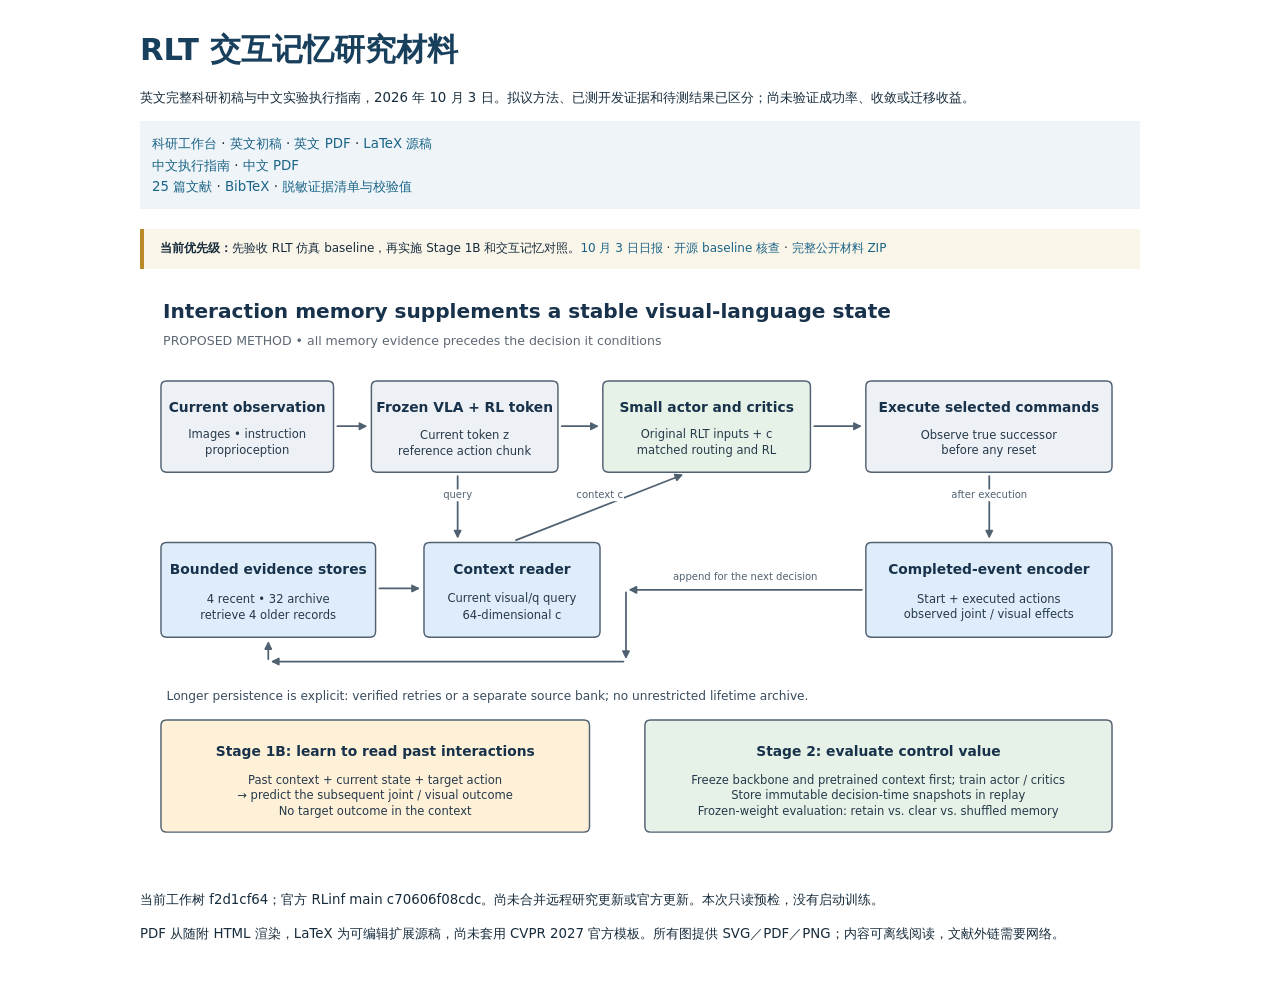
==== research/papers/interaction-memory-2026-10-03/index.html @ 222dc020 "docs: publish interaction memory draft and baseline audit Publish the English research manuscript, C" ====
<!doctype html><html lang="zh"><meta charset="utf-8"><meta name="viewport" content="width=device-width,initial-scale=1"><title>RLT 交互记忆研究材料</title><link rel="stylesheet" href="document.css"><body class="zh"><h1>RLT 交互记忆研究材料</h1><p>英文完整科研初稿与中文实验执行指南，2026 年 10 月 3 日。拟议方法、已测开发证据和待测结果已区分；尚未验证成功率、收敛或迁移收益。</p><nav><a href="../../../index.html">科研工作台</a> · <a href="paper_en.html">英文初稿</a> · <a href="paper_en.pdf">英文 PDF</a> · <a href="paper_en.tex">LaTeX 源稿</a><br><a href="experiment_guide_zh.html">中文执行指南</a> · <a href="experiment_guide_zh.pdf">中文 PDF</a><br><a href="references.html">25 篇文献</a> · <a href="references.bib">BibTeX</a> · <a href="evidence_manifest.json">脱敏证据清单与校验值</a></nav><p class="publication-note"><strong>当前优先级：</strong>先验收 RLT 仿真 baseline，再实施 Stage 1B 和交互记忆对照。<a href="../../../reader.html?path=research/progress-2026-10-03.md">10 月 3 日日报</a> · <a href="../../../reader.html?path=research/literature/rlt-simulation-baselines-2026-10-03.md">开源 baseline 核查</a> · <a href="research_bundle.zip">完整公开材料 ZIP</a></p><img src="figures/framework.svg" alt="Proposed interaction memory architecture"><p>当前工作树 f2d1cf64；官方 RLinf main c70606f08cdc。尚未合并远程研究更新或官方更新。本次只读预检，没有启动训练。</p><p>PDF 从随附 HTML 渲染，LaTeX 为可编辑扩展源稿，尚未套用 CVPR 2027 官方模板。所有图提供 SVG／PDF／PNG；内容可离线阅读，文献外链需要网络。</p></body></html>
---- research/papers/interaction-memory-2026-10-03/document.css ----
@page {size:A4; margin:17mm 17mm 18mm; @bottom-center {content:counter(page); font-size:9pt; color:#637489;} }
:root {color-scheme:light} body{font-family:"DejaVu Serif","Droid Sans Fallback",serif;font-size:10pt;line-height:1.5;color:#172c3c;max-width:1000px;margin:auto;padding:32px;background:white}
h1{font-family:"DejaVu Sans","Droid Sans Fallback",sans-serif;font-size:25pt;line-height:1.2;color:#183f5c;margin:0 0 18px}h2{font-size:15pt;border-bottom:1px solid #d7e0e8;padding-bottom:5px;margin-top:25px;break-after:avoid}h3{font-size:11.5pt;color:#275879;margin-top:19px;break-after:avoid}p{orphans:3;widows:3}a{color:#1b6487;text-decoration:none;overflow-wrap:anywhere}img{max-width:100%;height:auto}figure{margin:17px 0;break-inside:avoid}figcaption{font-size:8.5pt;color:#566977;line-height:1.35;margin-top:7px}table{border-collapse:collapse;width:100%;font-size:8pt;line-height:1.35;margin:14px 0;table-layout:fixed}td,th{padding:7px 6px;text-align:left;border-bottom:1px solid #d8e0e6;overflow-wrap:anywhere;vertical-align:top}th{background:#eaf1f6;font-weight:700}thead{display:table-header-group}tr{break-inside:avoid}blockquote{border-left:4px solid #5386a9;margin:16px 0;padding:5px 15px;background:#f2f6f8}code{font-family:"DejaVu Sans Mono",monospace;font-size:.88em;overflow-wrap:anywhere;background:#f0f3f5;padding:1px 3px}pre{font-size:8pt;white-space:pre-wrap;background:#f1f5f8;padding:12px;border-left:3px solid #6b8ea6;break-inside:avoid}pre code{background:none;padding:0}.equation{margin:18px 0;text-align:center;break-inside:avoid}.equation img{max-height:42px;width:auto}.csl-entry{font-size:8.5pt;margin:7px 0;overflow-wrap:anywhere}nav{font-family:"DejaVu Sans","Droid Sans Fallback",sans-serif;background:#eef4f7;padding:12px;margin-bottom:20px;font-size:10pt}.zh{font-family:"Droid Sans Fallback","DejaVu Sans",sans-serif;font-size:10pt;line-height:1.6}.zh h1{font-size:23pt}.zh table{font-size:8pt}.zh code{font-family:"DejaVu Sans Mono","Droid Sans Fallback",monospace}
@media print{body{padding:0;max-width:none}nav{display:none}h1{font-size:22pt}h2{font-size:14pt}h3{font-size:11pt}a{color:#214c68}}

.publication-note{border-left:4px solid #ba8a28;background:#faf5e9;padding:10px 16px;margin:18px 0;font-size:9pt;break-inside:avoid}
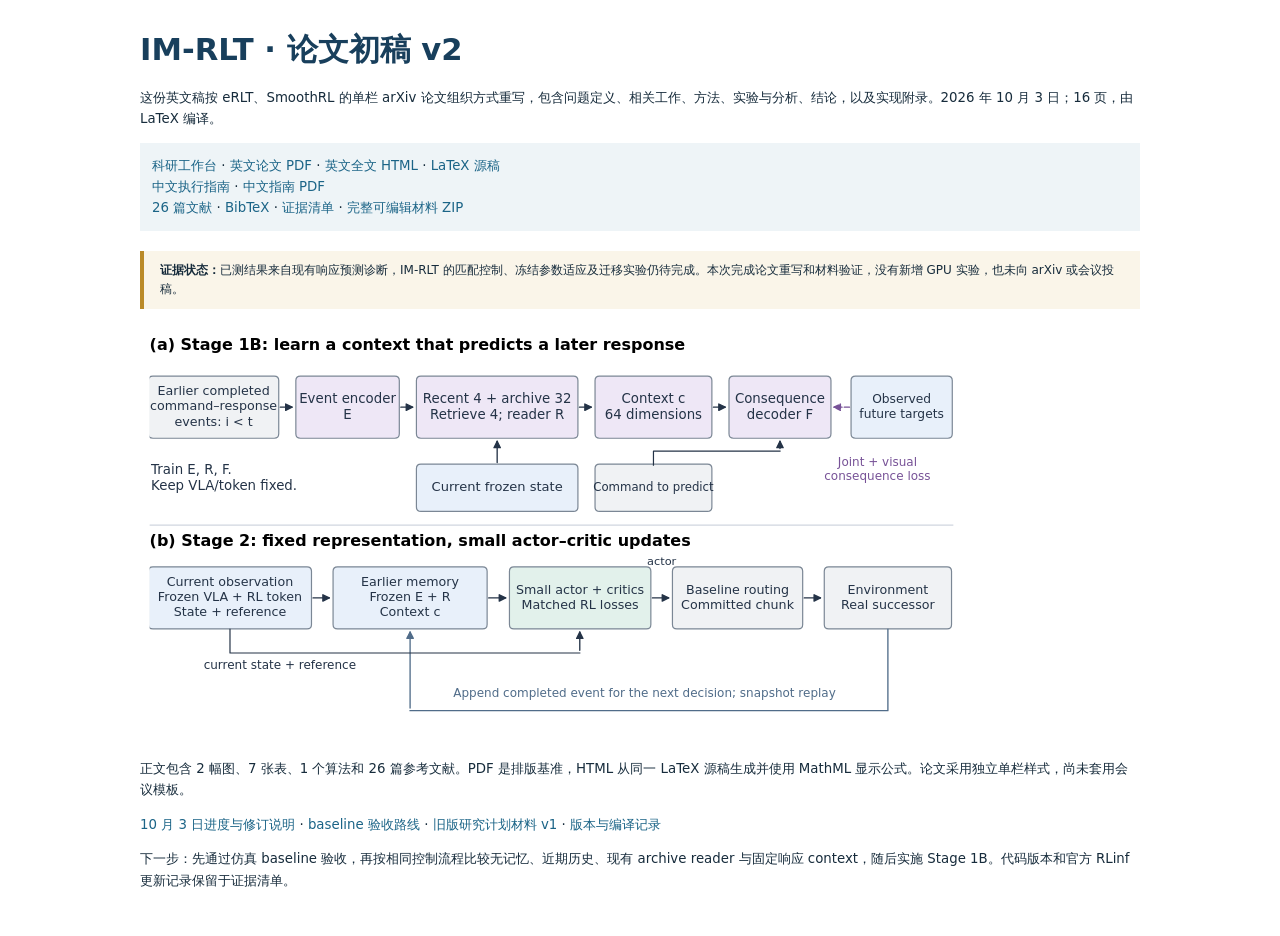
==== commit 6d366eff: "docs: rewrite interaction memory paper in arXiv style Rewrite the manuscript around formulation, met" ====
--- a/research/papers/interaction-memory-2026-10-03/index.html
+++ b/research/papers/interaction-memory-2026-10-03/index.html
@@ -1 +1 @@
-<!doctype html><html lang="zh"><meta charset="utf-8"><meta name="viewport" content="width=device-width,initial-scale=1"><title>RLT 交互记忆研究材料</title><link rel="stylesheet" href="document.css"><body class="zh"><h1>RLT 交互记忆研究材料</h1><p>英文完整科研初稿与中文实验执行指南，2026 年 10 月 3 日。拟议方法、已测开发证据和待测结果已区分；尚未验证成功率、收敛或迁移收益。</p><nav><a href="../../../index.html">科研工作台</a> · <a href="paper_en.html">英文初稿</a> · <a href="paper_en.pdf">英文 PDF</a> · <a href="paper_en.tex">LaTeX 源稿</a><br><a href="experiment_guide_zh.html">中文执行指南</a> · <a href="experiment_guide_zh.pdf">中文 PDF</a><br><a href="references.html">25 篇文献</a> · <a href="references.bib">BibTeX</a> · <a href="evidence_manifest.json">脱敏证据清单与校验值</a></nav><p class="publication-note"><strong>当前优先级：</strong>先验收 RLT 仿真 baseline，再实施 Stage 1B 和交互记忆对照。<a href="../../../reader.html?path=research/progress-2026-10-03.md">10 月 3 日日报</a> · <a href="../../../reader.html?path=research/literature/rlt-simulation-baselines-2026-10-03.md">开源 baseline 核查</a> · <a href="research_bundle.zip">完整公开材料 ZIP</a></p><img src="figures/framework.svg" alt="Proposed interaction memory architecture"><p>当前工作树 f2d1cf64；官方 RLinf main c70606f08cdc。尚未合并远程研究更新或官方更新。本次只读预检，没有启动训练。</p><p>PDF 从随附 HTML 渲染，LaTeX 为可编辑扩展源稿，尚未套用 CVPR 2027 官方模板。所有图提供 SVG／PDF／PNG；内容可离线阅读，文献外链需要网络。</p></body></html>+<!doctype html><html lang="zh"><meta charset="utf-8"><meta name="viewport" content="width=device-width,initial-scale=1"><title>IM-RLT · 论文初稿 v2</title><link rel="stylesheet" href="document.css"><body class="zh"><h1>IM-RLT · 论文初稿 v2</h1><p>这份英文稿按 eRLT、SmoothRL 的单栏 arXiv 论文组织方式重写，包含问题定义、相关工作、方法、实验与分析、结论，以及实现附录。2026 年 10 月 3 日；16 页，由 LaTeX 编译。</p><nav><a href="../../../index.html">科研工作台</a> · <a href="paper_en.pdf">英文论文 PDF</a> · <a href="paper_en.html">英文全文 HTML</a> · <a href="paper_en.tex">LaTeX 源稿</a><br><a href="experiment_guide_zh.html">中文执行指南</a> · <a href="experiment_guide_zh.pdf">中文指南 PDF</a><br><a href="references.html">26 篇文献</a> · <a href="references.bib">BibTeX</a> · <a href="evidence_manifest.json">证据清单</a> · <a href="research_bundle.zip">完整可编辑材料 ZIP</a></nav><p class="publication-note"><strong>证据状态：</strong>已测结果来自现有响应预测诊断，IM-RLT 的匹配控制、冻结参数适应及迁移实验仍待完成。本次完成论文重写和材料验证，没有新增 GPU 实验，也未向 arXiv 或会议投稿。</p><img src="figures/framework.svg" alt="IM-RLT interaction pretraining and online reinforcement learning framework"><p>正文包含 2 幅图、7 张表、1 个算法和 26 篇参考文献。PDF 是排版基准，HTML 从同一 LaTeX 源稿生成并使用 MathML 显示公式。论文采用独立单栏样式，尚未套用会议模板。</p><p><a href="../../../reader.html?path=research/progress-2026-10-03.md">10 月 3 日进度与修订说明</a> · <a href="../../../reader.html?path=research/literature/rlt-simulation-baselines-2026-10-03.md">baseline 验收路线</a> · <a href="archive/research_bundle_v1.zip">旧版研究计划材料 v1</a> · <a href="manuscript_revision.json">版本与编译记录</a></p><p>下一步：先通过仿真 baseline 验收，再按相同控制流程比较无记忆、近期历史、现有 archive reader 与固定响应 context，随后实施 Stage 1B。代码版本和官方 RLinf 更新记录保留于证据清单。</p></body></html>
--- a/research/papers/interaction-memory-2026-10-03/document.css
+++ b/research/papers/interaction-memory-2026-10-03/document.css
@@ -5,3 +5,4 @@
 @media print{body{padding:0;max-width:none}nav{display:none}h1{font-size:22pt}h2{font-size:14pt}h3{font-size:11pt}a{color:#214c68}}
 
 .publication-note{border-left:4px solid #ba8a28;background:#faf5e9;padding:10px 16px;margin:18px 0;font-size:9pt;break-inside:avoid}
+.manuscript{max-width:960px;font-size:12pt;line-height:1.65}.manuscript header h1{font-size:25pt}.manuscript h1:not(.title){font-size:19pt;margin-top:35px}.manuscript h2{font-size:14pt}.manuscript table{font-size:10pt}.manuscript caption{font-size:10pt;text-align:left;margin-bottom:8px}.manuscript figcaption{font-size:10pt}.display-equation{display:flex;align-items:center;gap:14px;overflow-x:auto;padding:12px 0}.display-equation math{flex:1;min-width:max-content}.equation-number{white-space:nowrap;font-size:10pt}.algorithm{background:#f6f8fa;border-left:3px solid #8796a8}.manuscript .csl-entry{font-size:10pt;margin:8px 0}.manuscript img{width:100%}@media(max-width:650px){body{padding:18px}.manuscript{font-size:11pt}.manuscript header h1{font-size:21pt}.manuscript table{font-size:8pt}.manuscript td,.manuscript th{padding:5px 3px}}
